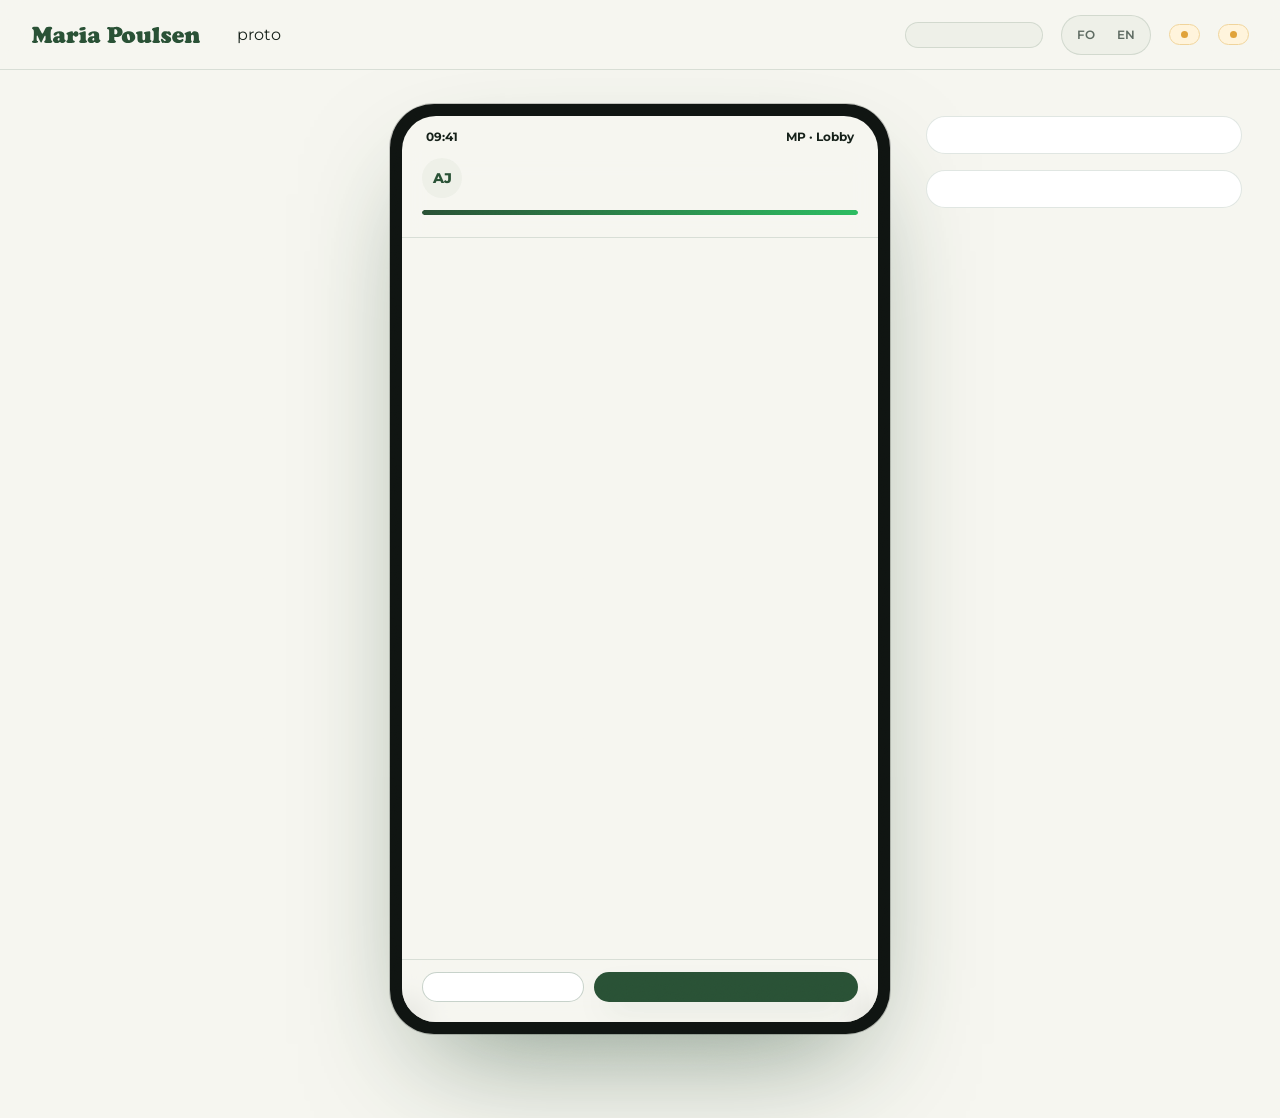
==== index.html @ 672010e7 "Prototype (mock data only): pages and styles" ====
<!doctype html>
<html lang="fo" data-theme="auto" data-mode="sales">
<head>
<meta charset="utf-8">
<meta name="viewport" content="width=device-width,initial-scale=1,viewport-fit=cover">
<meta name="theme-color" content="#f6f6f0" media="(prefers-color-scheme: light)">
<meta name="theme-color" content="#0f1712" media="(prefers-color-scheme: dark)">
<meta name="color-scheme" content="light dark">
<meta name="mobile-web-app-capable" content="yes">
<meta name="apple-mobile-web-app-capable" content="yes">
<meta name="apple-mobile-web-app-status-bar-style" content="black-translucent">
<meta name="apple-mobile-web-app-title" content="MP Hitapumpa">
<meta name="application-name" content="MP Hitapumpa">
<meta name="format-detection" content="telephone=no">
<link rel="manifest" href="manifest.webmanifest">
<meta name="robots" content="noindex,nofollow,noarchive">
<link rel="icon" type="image/svg+xml" href="icons/icon.svg">
<link rel="icon" type="image/png" sizes="192x192" href="[data-uri]">
<link rel="apple-touch-icon" sizes="180x180" href="[data-uri]">
<title>MP · Hitapumpa – prototypa (dømi)</title>
<link rel="stylesheet" href="css/fonts.css">
<link rel="stylesheet" href="css/app.css">
</head>

<div class="grain"></div>
<header class="hud">
  <div class="brand"><svg class="logo-svg" xmlns="http://www.w3.org/2000/svg" viewBox="146 248 937 98" fill="currentColor" role="img" aria-label="Maria Poulsen"><path class="lg lg0" d="M 214.992188 314.238281 L 207.324219 331.425781 C 206.007812 334.324219 204.941406 336.273438 204.132812 337.269531 C 203.320312 338.273438 202.425781 338.777344 201.449219 338.777344 C 200.511719 338.777344 199.679688 338.367188 198.953125 337.5625 C 198.484375 337.050781 197.414062 335.175781 195.730469 331.9375 C 194.046875 328.699219 192.652344 325.828125 191.542969 323.3125 L 183.109375 304.335938 C 181.960938 301.695312 180.746094 300.375 179.46875 300.375 C 178.105469 300.375 177.359375 301.503906 177.234375 303.761719 C 176.933594 308.785156 176.785156 313.429688 176.785156 317.6875 C 176.785156 322.121094 176.996094 325.121094 177.425781 326.699219 C 177.722656 327.632812 178.113281 328.316406 178.605469 328.746094 C 179.09375 329.167969 180.425781 329.9375 182.601562 331.046875 C 184.007812 331.765625 184.707031 333.023438 184.707031 334.8125 C 184.707031 339.585938 178.597656 341.964844 166.371094 341.964844 C 156.0625 341.964844 150.90625 339.648438 150.90625 335.003906 C 150.90625 333.8125 151.171875 332.949219 151.707031 332.414062 C 152.242188 331.886719 153.613281 331.085938 155.828125 330.019531 C 157.234375 329.378906 158.183594 328.507812 158.671875 327.398438 C 159.160156 326.292969 159.574219 324.144531 159.917969 320.949219 C 160.300781 317.539062 160.660156 311.953125 161.003906 304.175781 C 161.34375 296.402344 161.515625 289.75 161.515625 284.207031 C 161.515625 277.269531 160.980469 272.558594 159.917969 270.089844 C 159.535156 269.238281 159.097656 268.597656 158.609375 268.175781 C 158.117188 267.746094 157.191406 267.195312 155.828125 266.511719 C 152.804688 265.0625 151.292969 263.1875 151.292969 260.890625 C 151.292969 259.402344 151.855469 258.035156 152.984375 256.800781 C 154.113281 255.5625 155.613281 254.691406 157.488281 254.183594 C 159.363281 253.625 161.867188 253.148438 164.996094 252.742188 C 168.128906 252.339844 170.777344 252.136719 172.949219 252.136719 C 178.40625 252.136719 182.257812 252.582031 184.515625 253.476562 C 185.621094 253.902344 186.496094 254.476562 187.136719 255.203125 C 187.773438 255.925781 188.691406 257.417969 189.882812 259.675781 L 203.171875 284.144531 C 204.621094 286.832031 205.621094 288.46875 206.175781 289.066406 C 206.726562 289.660156 207.496094 289.960938 208.476562 289.960938 C 209.328125 289.960938 210.082031 289.644531 210.746094 289.003906 C 211.40625 288.363281 212.183594 287.171875 213.074219 285.425781 L 222.085938 267.851562 C 223.191406 265.597656 223.917969 264.125 224.257812 263.445312 C 226.34375 259.1875 228.410156 256.351562 230.453125 254.949219 C 233.050781 253.117188 237.78125 252.199219 244.640625 252.199219 C 256.691406 252.199219 262.71875 254.949219 262.71875 260.441406 C 262.71875 261.679688 262.488281 262.667969 262.019531 263.414062 C 261.550781 264.160156 260.589844 265.0625 259.140625 266.128906 C 257.183594 267.621094 255.949219 269.769531 255.4375 272.582031 C 254.457031 278.460938 253.96875 285.617188 253.96875 294.050781 C 253.96875 304.914062 254.480469 314.433594 255.5 322.609375 C 255.757812 324.613281 256.148438 325.976562 256.683594 326.699219 C 257.214844 327.425781 258.589844 328.507812 260.804688 329.957031 C 262.335938 330.980469 263.101562 332.34375 263.101562 334.042969 C 263.101562 337.03125 261.121094 339.136719 257.160156 340.371094 C 255.117188 341.054688 252.964844 341.496094 250.710938 341.710938 C 248.449219 341.929688 244.976562 342.03125 240.296875 342.03125 C 233.09375 342.03125 227.726562 341.519531 224.195312 340.5 C 220.273438 339.347656 218.316406 337.390625 218.316406 334.621094 C 218.316406 333.597656 218.570312 332.757812 219.082031 332.097656 C 219.59375 331.4375 220.914062 330.234375 223.042969 328.488281 C 224.148438 327.59375 224.90625 325.871094 225.3125 323.3125 C 225.714844 320.757812 225.917969 316.414062 225.917969 310.277344 C 225.917969 306.871094 225.761719 304.636719 225.4375 303.570312 C 225.121094 302.507812 224.449219 301.972656 223.425781 301.972656 C 222.234375 301.972656 221.085938 302.792969 219.976562 304.429688 C 218.867188 306.070312 217.207031 309.34375 214.992188 314.238281 "/><path class="lg lg1" d="M 299.457031 313.984375 C 297.582031 313.984375 295.953125 314.746094 294.570312 316.285156 C 293.1875 317.816406 292.492188 319.648438 292.492188 321.777344 C 292.492188 323.824219 292.984375 325.472656 293.964844 326.730469 C 294.945312 327.984375 296.242188 328.613281 297.859375 328.613281 C 301.269531 328.613281 302.972656 325.742188 302.972656 319.988281 C 302.972656 317.644531 302.726562 316.070312 302.238281 315.261719 C 301.75 314.453125 300.820312 314.027344 299.457031 313.984375 M 303.742188 276.988281 C 311.152344 276.988281 317.433594 278.863281 322.589844 282.613281 C 325.3125 284.617188 327.21875 286.902344 328.304688 289.480469 C 329.394531 292.054688 329.9375 295.605469 329.9375 300.117188 L 329.808594 309.636719 C 329.808594 316.242188 330.277344 320.523438 331.214844 322.484375 C 331.679688 323.417969 332.128906 324.015625 332.554688 324.269531 C 332.980469 324.523438 333.875 324.761719 335.238281 324.972656 C 336.601562 325.1875 337.28125 326.082031 337.28125 327.65625 C 337.28125 329.699219 336.460938 331.832031 334.824219 334.042969 C 333.183594 336.261719 331.0625 338.113281 328.464844 339.605469 C 325.273438 341.476562 321.929688 342.417969 318.433594 342.417969 C 313.960938 342.417969 310.425781 340.882812 307.828125 337.816406 C 306.933594 336.710938 306.101562 336.15625 305.335938 336.15625 C 304.484375 336.15625 303.355469 336.6875 301.949219 337.753906 C 297.691406 340.859375 292.855469 342.417969 287.445312 342.417969 C 281.867188 342.417969 277.351562 341.222656 273.902344 338.835938 C 271.644531 337.261719 269.851562 335.207031 268.535156 332.671875 C 267.210938 330.136719 266.554688 327.488281 266.554688 324.71875 C 266.554688 320.289062 268.34375 316.367188 271.921875 312.960938 C 277.5 307.59375 285.851562 304.890625 296.96875 304.847656 C 299.4375 304.847656 300.992188 304.601562 301.628906 304.109375 C 302.269531 303.625 302.589844 302.480469 302.589844 300.695312 C 302.589844 296.179688 302.121094 292.910156 301.183594 290.886719 C 300.246094 288.867188 298.710938 287.851562 296.582031 287.851562 C 295.304688 287.851562 294.164062 288.234375 293.167969 289.003906 C 292.164062 289.769531 290.917969 291.175781 289.425781 293.21875 C 285.636719 298.628906 281.671875 301.335938 277.542969 301.335938 C 275.457031 301.335938 273.75 300.71875 272.433594 299.480469 C 271.113281 298.246094 270.453125 296.625 270.453125 294.625 C 270.453125 292.582031 271.269531 290.535156 272.910156 288.488281 C 274.550781 286.445312 276.777344 284.660156 279.589844 283.125 C 287.296875 279.035156 295.347656 276.988281 303.742188 276.988281 "/><path class="lg lg2" d="M 371.273438 277.4375 C 373.53125 277.4375 374.90625 277.753906 375.394531 278.394531 C 375.882812 279.03125 376.320312 281.078125 376.703125 284.53125 C 376.917969 286.402344 377.578125 287.339844 378.683594 287.339844 C 379.539062 287.339844 380.347656 286.726562 381.113281 285.488281 C 384.519531 280.164062 388.972656 277.5 394.464844 277.5 C 398.34375 277.5 401.515625 278.757812 403.988281 281.273438 C 405.179688 282.503906 406.160156 284.09375 406.925781 286.03125 C 407.695312 287.96875 408.074219 289.832031 408.074219 291.621094 C 408.074219 293.625 407.605469 295.679688 406.671875 297.785156 C 405.730469 299.894531 404.519531 301.632812 403.027344 302.996094 C 400.304688 305.59375 396.957031 306.890625 392.996094 306.890625 C 390.824219 306.890625 389.003906 306.507812 387.535156 305.742188 C 386.066406 304.972656 384.136719 303.421875 381.753906 301.078125 C 380.859375 300.183594 380.027344 299.738281 379.261719 299.738281 C 378.066406 299.738281 377.289062 300.40625 376.929688 301.746094 C 376.566406 303.089844 376.386719 305.914062 376.386719 310.214844 C 376.386719 316.648438 376.621094 321.035156 377.089844 323.375 C 377.386719 324.65625 377.800781 325.539062 378.335938 326.027344 C 378.867188 326.519531 380.003906 327.019531 381.753906 327.527344 C 385.585938 328.679688 387.503906 330.679688 387.503906 333.535156 C 387.503906 335.28125 386.882812 336.804688 385.648438 338.105469 C 384.414062 339.40625 382.773438 340.265625 380.730469 340.691406 C 376.640625 341.542969 370.636719 341.964844 362.710938 341.964844 C 355.171875 341.964844 349.445312 341.308594 345.527344 339.988281 C 342.03125 338.796875 340.285156 336.730469 340.285156 333.792969 C 340.285156 331.578125 341.5625 329.59375 344.121094 327.847656 C 345.355469 327.042969 346.207031 326.308594 346.675781 325.644531 C 347.144531 324.988281 347.460938 324.078125 347.632812 322.929688 C 348.3125 319.054688 348.65625 311.878906 348.65625 301.394531 C 348.65625 299.480469 348.441406 298.109375 348.015625 297.273438 C 347.589844 296.445312 346.738281 295.773438 345.460938 295.265625 C 342.4375 294.074219 340.925781 292.347656 340.925781 290.089844 C 340.925781 288.042969 341.96875 286.289062 344.054688 284.816406 C 346.140625 283.347656 349.632812 281.886719 354.535156 280.441406 C 361.09375 278.480469 366.675781 277.480469 371.273438 277.4375 "/><path class="lg lg3" d="M 435.058594 253.476562 C 438.761719 253.476562 441.703125 254.171875 443.875 255.554688 C 446.046875 256.9375 447.132812 258.800781 447.132812 261.144531 C 447.132812 264.421875 445.492188 267.023438 442.214844 268.941406 C 437.015625 271.964844 430.734375 273.476562 423.367188 273.476562 C 420.257812 273.476562 417.785156 272.878906 415.953125 271.683594 C 413.484375 270.152344 412.246094 268.023438 412.246094 265.296875 C 412.246094 261.632812 414.867188 258.757812 420.105469 256.671875 C 425.429688 254.542969 430.414062 253.476562 435.058594 253.476562 M 447.707031 281.460938 L 447.707031 318.582031 C 447.707031 321.523438 447.972656 323.675781 448.503906 325.035156 C 449.039062 326.402344 450.113281 327.65625 451.734375 328.804688 C 453.054688 329.746094 453.9375 330.542969 454.382812 331.203125 C 454.832031 331.863281 455.058594 332.703125 455.058594 333.726562 C 455.058594 339.21875 448.089844 341.964844 434.164062 341.964844 C 426.664062 341.964844 420.722656 341.375 416.335938 340.179688 C 414.84375 339.753906 413.640625 339.007812 412.726562 337.941406 C 411.808594 336.878906 411.351562 335.664062 411.351562 334.300781 C 411.351562 333.152344 411.585938 332.257812 412.054688 331.617188 C 412.523438 330.980469 413.71875 329.957031 415.632812 328.550781 C 416.953125 327.570312 417.890625 325.976562 418.445312 323.757812 C 418.996094 321.542969 419.277344 318.246094 419.277344 313.855469 C 419.277344 312.449219 419.179688 309.824219 418.988281 305.964844 C 418.796875 302.109375 418.65625 299.863281 418.574219 299.226562 C 418.316406 297.476562 417.125 296.136719 414.996094 295.199219 C 412.355469 294.050781 411.035156 292.347656 411.035156 290.089844 C 411.035156 287.40625 412.757812 285.402344 416.207031 284.082031 C 420.976562 282.25 426.089844 280.695312 431.542969 279.417969 C 436.992188 278.140625 441.210938 277.5 444.195312 277.5 C 446.535156 277.5 447.707031 278.820312 447.707031 281.460938 "/><path class="lg lg4" d="M 491.027344 313.984375 C 489.152344 313.984375 487.523438 314.746094 486.140625 316.285156 C 484.753906 317.816406 484.066406 319.648438 484.066406 321.777344 C 484.066406 323.824219 484.550781 325.472656 485.53125 326.730469 C 486.511719 327.984375 487.8125 328.613281 489.429688 328.613281 C 492.839844 328.613281 494.542969 325.742188 494.542969 319.988281 C 494.542969 317.644531 494.296875 316.070312 493.804688 315.261719 C 493.316406 314.453125 492.390625 314.027344 491.027344 313.984375 M 495.308594 276.988281 C 502.722656 276.988281 509.003906 278.863281 514.15625 282.613281 C 516.882812 284.617188 518.789062 286.902344 519.875 289.480469 C 520.960938 292.054688 521.503906 295.605469 521.503906 300.117188 L 521.375 309.636719 C 521.375 316.242188 521.84375 320.523438 522.78125 322.484375 C 523.25 323.417969 523.699219 324.015625 524.125 324.269531 C 524.550781 324.523438 525.445312 324.761719 526.808594 324.972656 C 528.171875 325.1875 528.851562 326.082031 528.851562 327.65625 C 528.851562 329.699219 528.03125 331.832031 526.390625 334.042969 C 524.75 336.261719 522.632812 338.113281 520.035156 339.605469 C 516.839844 341.476562 513.496094 342.417969 510.003906 342.417969 C 505.53125 342.417969 501.992188 340.882812 499.398438 337.816406 C 498.503906 336.710938 497.671875 336.15625 496.90625 336.15625 C 496.050781 336.15625 494.921875 336.6875 493.519531 337.753906 C 489.261719 340.859375 484.425781 342.417969 479.015625 342.417969 C 473.433594 342.417969 468.921875 341.222656 465.46875 338.835938 C 463.210938 337.261719 461.421875 335.207031 460.105469 332.671875 C 458.78125 330.136719 458.121094 327.488281 458.121094 324.71875 C 458.121094 320.289062 459.914062 316.367188 463.488281 312.960938 C 469.070312 307.59375 477.417969 304.890625 488.535156 304.847656 C 491.003906 304.847656 492.5625 304.601562 493.199219 304.109375 C 493.839844 303.625 494.15625 302.480469 494.15625 300.695312 C 494.15625 296.179688 493.6875 292.910156 492.753906 290.886719 C 491.816406 288.867188 490.28125 287.851562 488.152344 287.851562 C 486.875 287.851562 485.734375 288.234375 484.734375 289.003906 C 483.734375 289.769531 482.484375 291.175781 480.996094 293.21875 C 477.207031 298.628906 473.242188 301.335938 469.113281 301.335938 C 467.027344 301.335938 465.320312 300.71875 464 299.480469 C 462.679688 298.246094 462.019531 296.625 462.019531 294.625 C 462.019531 292.582031 462.839844 290.535156 464.480469 288.488281 C 466.121094 286.445312 468.34375 284.660156 471.15625 283.125 C 478.867188 279.035156 486.917969 276.988281 495.308594 276.988281 "/><path class="lg lg5" d="M 605.332031 268.875 L 605.332031 290.597656 C 605.332031 292.257812 605.691406 293.261719 606.417969 293.605469 C 607.652344 294.199219 609.207031 294.496094 611.078125 294.496094 C 613.890625 294.496094 616.257812 293.707031 618.175781 292.132812 C 620.941406 289.878906 622.328125 286.085938 622.328125 280.761719 C 622.328125 275.222656 620.707031 271.222656 617.46875 268.746094 C 615.425781 267.171875 612.953125 266.386719 610.058594 266.386719 C 606.90625 266.386719 605.332031 267.214844 605.332031 268.875 M 576.515625 310.597656 L 576.515625 276.988281 C 576.515625 272.644531 576.21875 269.886719 575.621094 268.714844 C 575.023438 267.542969 573.40625 266.597656 570.765625 265.875 C 566.933594 264.765625 565.015625 262.847656 565.015625 260.125 C 565.015625 258.207031 565.824219 256.734375 567.441406 255.714844 C 569.058594 254.691406 571.402344 254.183594 574.46875 254.183594 C 575.492188 254.183594 578.027344 254.242188 582.074219 254.371094 L 585.90625 254.371094 C 592.976562 254.328125 597.121094 254.277344 598.335938 254.210938 C 599.550781 254.148438 603.882812 253.773438 611.335938 253.09375 C 613.804688 252.839844 616.066406 252.710938 618.109375 252.710938 C 625.09375 252.710938 631.3125 254.136719 636.765625 256.992188 C 646.261719 261.933594 651.015625 269.769531 651.015625 280.503906 C 651.015625 289.195312 647.691406 296.160156 641.046875 301.394531 C 634.785156 306.296875 627.203125 308.746094 618.300781 308.746094 C 616.042969 308.746094 613.273438 308.597656 609.992188 308.296875 C 608.246094 308.171875 607.160156 308.105469 606.734375 308.105469 C 605.5 308.105469 604.882812 308.808594 604.882812 310.214844 L 604.882812 310.597656 L 605.332031 321.078125 C 605.414062 323.121094 605.789062 324.644531 606.449219 325.644531 C 607.109375 326.644531 608.460938 327.679688 610.503906 328.742188 C 613.273438 330.234375 614.660156 331.851562 614.660156 333.597656 C 614.660156 336.28125 612.617188 338.347656 608.527344 339.796875 C 604.4375 341.246094 598.644531 341.964844 591.144531 341.964844 C 575.386719 341.964844 567.507812 339.265625 567.507812 333.855469 C 567.507812 332.578125 567.847656 331.597656 568.527344 330.914062 C 569.210938 330.234375 570.808594 329.253906 573.320312 327.976562 C 574.855469 327.171875 575.75 326.039062 576.003906 324.589844 C 576.261719 323.144531 576.429688 318.480469 576.515625 310.597656 "/><path class="lg lg6" d="M 681.089844 291.75 C 679.21875 291.75 677.714844 292.441406 676.585938 293.824219 C 675.457031 295.207031 674.890625 297.050781 674.890625 299.351562 C 674.890625 301.910156 675.371094 305.390625 676.328125 309.800781 C 677.289062 314.207031 678.425781 318.117188 679.75 321.523438 C 681.070312 325.015625 683.21875 326.761719 686.203125 326.761719 C 689.992188 326.761719 691.890625 324.355469 691.890625 319.542969 C 691.890625 315.964844 691.410156 311.894531 690.449219 307.339844 C 689.492188 302.78125 688.332031 299.074219 686.972656 296.222656 C 685.5625 293.328125 683.601562 291.835938 681.089844 291.75 M 686.203125 276.988281 C 693.996094 276.988281 700.832031 279.011719 706.710938 283.058594 C 710.929688 285.957031 714.316406 289.726562 716.871094 294.367188 C 719.511719 299.226562 720.832031 304.296875 720.832031 309.574219 C 720.832031 318.816406 716.59375 326.679688 708.117188 333.152344 C 700.023438 339.328125 690.761719 342.417969 680.324219 342.417969 C 670.144531 342.417969 661.902344 339.519531 655.597656 333.726562 C 649.464844 328.105469 646.398438 320.78125 646.398438 311.746094 C 646.398438 301.695312 650.148438 293.472656 657.640625 287.082031 C 665.480469 280.355469 674.996094 276.988281 686.203125 276.988281 "/><path class="lg lg7" d="M 760.445312 280.695312 L 760.445312 315.324219 C 760.445312 322.734375 762.894531 326.445312 767.792969 326.445312 C 769.03125 326.445312 770.242188 326.089844 771.4375 325.386719 C 772.628906 324.683594 773.457031 323.824219 773.925781 322.800781 C 774.863281 320.757812 775.335938 316.203125 775.335938 309.125 C 775.335938 302.140625 775.097656 297.371094 774.628906 294.816406 C 774.460938 293.75 774.160156 292.972656 773.734375 292.484375 C 773.308594 291.996094 772.5 291.429688 771.308594 290.792969 C 768.878906 289.515625 767.664062 287.894531 767.664062 285.933594 C 767.664062 283.292969 769.75 281.460938 773.925781 280.441406 C 781.851562 278.480469 789.667969 277.5 797.375 277.5 C 801.675781 277.5 803.828125 279.78125 803.828125 284.339844 C 803.828125 284.804688 803.804688 285.765625 803.765625 287.214844 C 803.679688 289.257812 803.613281 291.75 803.574219 294.6875 L 803.574219 322.863281 C 803.574219 324.3125 804.808594 325.636719 807.277344 326.828125 C 809.367188 327.847656 810.410156 329.339844 810.410156 331.300781 C 810.410156 335.128906 805.871094 338.09375 796.800781 340.179688 C 791.476562 341.414062 786.324219 342.03125 781.339844 342.03125 C 779.292969 342.03125 777.898438 341.796875 777.15625 341.332031 C 776.40625 340.859375 775.972656 339.949219 775.84375 338.582031 C 775.628906 335.941406 774.824219 334.621094 773.414062 334.621094 C 772.90625 334.621094 772.4375 334.738281 772.007812 334.972656 C 771.582031 335.207031 770.285156 336.066406 768.113281 337.5625 C 763.808594 340.5 759.1875 341.964844 754.246094 341.964844 C 746.070312 341.964844 740.296875 339.605469 736.933594 334.875 C 734.078125 330.914062 732.652344 324.246094 732.652344 314.878906 C 732.652344 311.382812 732.675781 308.40625 732.71875 305.933594 L 732.71875 302.996094 C 732.71875 299.328125 732.386719 296.636719 731.726562 294.910156 C 731.066406 293.1875 729.859375 291.832031 728.117188 290.851562 C 726.453125 290.003906 725.398438 289.320312 724.953125 288.808594 C 724.503906 288.296875 724.28125 287.597656 724.28125 286.703125 C 724.28125 283.464844 726.730469 281.3125 731.628906 280.246094 C 739.976562 278.417969 748.328125 277.5 756.675781 277.5 C 759.1875 277.5 760.445312 278.566406 760.445312 280.695312 "/><path class="lg lg8" d="M 850.597656 290.023438 L 850.597656 310.535156 C 850.597656 319.605469 850.738281 324.890625 851.011719 326.378906 C 851.285156 327.871094 852.34375 329.019531 854.175781 329.832031 C 855.75 330.511719 856.804688 331.148438 857.339844 331.746094 C 857.871094 332.34375 858.136719 333.195312 858.136719 334.300781 C 858.136719 335.707031 857.636719 336.984375 856.636719 338.132812 C 855.632812 339.285156 854.304688 340.09375 852.640625 340.5625 C 849.574219 341.496094 844.398438 341.964844 837.117188 341.964844 C 828.894531 341.964844 823.125 341.351562 819.800781 340.117188 C 818.269531 339.5625 817.011719 338.699219 816.03125 337.527344 C 815.054688 336.355469 814.5625 335.128906 814.5625 333.855469 C 814.5625 332.832031 814.828125 332.042969 815.359375 331.492188 C 815.894531 330.9375 817.054688 330.277344 818.84375 329.507812 C 820.503906 328.789062 821.527344 326.804688 821.910156 323.570312 C 822.589844 318.03125 822.933594 310.152344 822.933594 299.925781 C 822.933594 289.535156 822.632812 282.847656 822.035156 279.863281 C 821.441406 276.882812 819.953125 274.667969 817.566406 273.222656 C 815.777344 272.199219 814.550781 271.226562 813.890625 270.3125 C 813.226562 269.398438 812.902344 268.28125 812.902344 266.960938 C 812.902344 264.871094 813.902344 263.050781 815.902344 261.492188 C 817.90625 259.941406 821.097656 258.503906 825.488281 257.183594 C 828.425781 256.289062 832.238281 255.4375 836.925781 254.628906 C 841.609375 253.820312 845.015625 253.414062 847.148438 253.414062 C 850.511719 253.414062 852.195312 255.5 852.195312 259.675781 C 852.195312 261.035156 851.980469 264.171875 851.554688 269.066406 C 851.003906 276.691406 850.679688 283.679688 850.597656 290.023438 "/><path class="lg lg9" d="M 887.464844 277.054688 C 889.59375 277.054688 893.0625 277.523438 897.878906 278.460938 C 898.859375 278.628906 899.667969 278.714844 900.308594 278.714844 C 901.03125 278.714844 902.433594 278.332031 904.523438 277.566406 C 905.503906 277.183594 906.335938 276.988281 907.015625 276.988281 C 908.972656 276.988281 910.957031 278.246094 912.957031 280.761719 C 914.578125 282.761719 915.898438 284.957031 916.917969 287.34375 C 917.941406 289.726562 918.453125 291.792969 918.453125 293.539062 C 918.453125 295.242188 917.855469 296.65625 916.664062 297.789062 C 915.472656 298.914062 913.976562 299.480469 912.191406 299.480469 C 910.699219 299.480469 909.371094 299.117188 908.199219 298.394531 C 907.023438 297.671875 905.140625 296.074219 902.542969 293.601562 C 899.816406 290.960938 897.5625 289.640625 895.769531 289.640625 C 894.578125 289.640625 893.546875 290.078125 892.671875 290.949219 C 891.796875 291.824219 891.363281 292.855469 891.363281 294.050781 C 891.363281 296.136719 893.363281 298.097656 897.367188 299.925781 C 904.566406 303.164062 910.082031 306.699219 913.914062 310.535156 C 917.152344 313.769531 918.773438 317.734375 918.773438 322.417969 C 918.773438 328.339844 916.171875 333.277344 910.976562 337.242188 C 906.503906 340.691406 901.03125 342.417969 894.558594 342.417969 C 892.894531 342.417969 889.871094 342.140625 885.484375 341.585938 C 881.351562 341.117188 879.03125 340.882812 878.519531 340.882812 C 877.964844 340.882812 877.324219 340.945312 876.601562 341.074219 C 875.367188 341.246094 874.472656 341.332031 873.917969 341.332031 C 871.917969 341.332031 870.339844 340.816406 869.1875 339.796875 C 867.445312 338.222656 865.824219 335.742188 864.335938 332.351562 C 862.84375 328.964844 862.097656 326.058594 862.097656 323.632812 C 862.097656 319.710938 863.632812 317.753906 866.699219 317.753906 C 867.890625 317.753906 868.988281 318.148438 869.988281 318.9375 C 870.988281 319.722656 873.089844 321.824219 876.285156 325.226562 C 878.03125 327.105469 879.480469 328.390625 880.628906 329.09375 C 881.777344 329.796875 883.011719 330.148438 884.332031 330.148438 C 885.738281 330.148438 886.867188 329.773438 887.722656 329.027344 C 888.570312 328.28125 889 327.292969 889 326.058594 C 889 324.144531 887.359375 322.398438 884.078125 320.820312 C 877.21875 317.457031 872.265625 313.984375 869.222656 310.40625 C 866.175781 306.824219 864.652344 302.695312 864.652344 298.011719 C 864.652344 292.941406 866.210938 288.574219 869.316406 284.914062 C 873.746094 279.671875 879.796875 277.054688 887.464844 277.054688 "/><path class="lg lg10" d="M 954.9375 300.117188 L 961.386719 300.117188 C 964.109375 300.117188 965.476562 298.863281 965.476562 296.351562 C 965.476562 294.050781 964.816406 292.175781 963.496094 290.730469 C 962.175781 289.28125 960.453125 288.554688 958.320312 288.554688 C 955.933594 288.554688 954.0625 289.492188 952.695312 291.363281 C 951.421875 293.113281 950.78125 294.878906 950.78125 296.671875 C 950.78125 297.945312 951.089844 298.839844 951.707031 299.351562 C 952.328125 299.863281 953.402344 300.117188 954.9375 300.117188 M 983.300781 312.066406 L 953.273438 312.066406 C 951.953125 312.066406 951.289062 312.644531 951.289062 313.792969 C 951.289062 316.558594 952.792969 319.171875 955.796875 321.617188 C 958.800781 324.070312 962.027344 325.292969 965.476562 325.292969 C 967.523438 325.292969 969.789062 324.902344 972.28125 324.113281 C 974.773438 323.324219 976.828125 322.355469 978.449219 321.203125 C 979.894531 320.183594 981.042969 319.667969 981.894531 319.667969 C 983.007812 319.667969 984.089844 320.351562 985.15625 321.714844 C 986.21875 323.078125 986.75 324.480469 986.75 325.929688 C 986.75 329 984.835938 331.957031 981 334.8125 C 974.230469 339.882812 966.410156 342.417969 957.554688 342.417969 C 948.609375 342.417969 941.109375 339.820312 935.0625 334.621094 C 932.125 332.066406 929.695312 328.980469 927.78125 325.355469 C 925.265625 320.542969 924.011719 315.472656 924.011719 310.148438 C 924.011719 302.992188 926.183594 296.5625 930.527344 290.851562 C 934.273438 285.914062 939.046875 282.230469 944.839844 279.800781 C 949.183594 277.96875 953.886719 277.054688 958.960938 277.054688 C 967.050781 277.054688 973.929688 279.355469 979.59375 283.953125 C 982.449219 286.253906 984.75 288.980469 986.496094 292.132812 C 988.496094 295.710938 989.5 299.203125 989.5 302.613281 C 989.5 305.382812 988.925781 307.648438 987.777344 309.417969 C 986.625 311.183594 985.132812 312.066406 983.300781 312.066406 "/><path class="lg lg11" d="M 1071.152344 300.628906 L 1072.050781 323.125 C 1072.136719 324.824219 1072.398438 326.082031 1072.847656 326.890625 C 1073.292969 327.699219 1074.605469 329.253906 1076.777344 331.554688 C 1077.417969 332.234375 1077.734375 333.195312 1077.734375 334.429688 C 1077.734375 337.242188 1076.054688 339.199219 1072.6875 340.304688 C 1069.324219 341.414062 1063.316406 341.964844 1054.671875 341.964844 C 1048.792969 341.964844 1044.640625 341.457031 1042.210938 340.433594 C 1039.695312 339.371094 1038.445312 337.644531 1038.445312 335.261719 C 1038.445312 334.410156 1038.566406 333.78125 1038.824219 333.375 C 1039.082031 332.972656 1039.933594 331.976562 1041.378906 330.40625 C 1043.085938 328.613281 1043.9375 322.652344 1043.9375 312.511719 C 1043.9375 306.636719 1043.253906 302.292969 1041.890625 299.480469 C 1040.785156 297.222656 1038.738281 296.09375 1035.757812 296.09375 C 1032.90625 296.09375 1030.945312 297.011719 1029.882812 298.839844 C 1028.8125 300.675781 1028.28125 303.996094 1028.28125 308.808594 L 1028.28125 321.457031 C 1028.28125 323.972656 1028.441406 325.699219 1028.761719 326.632812 C 1029.082031 327.570312 1030.136719 329.378906 1031.925781 332.066406 C 1032.390625 332.832031 1032.628906 333.703125 1032.628906 334.683594 C 1032.628906 337.199219 1030.878906 339.050781 1027.390625 340.242188 C 1023.894531 341.433594 1018.445312 342.03125 1011.03125 342.03125 C 999.191406 342.03125 993.269531 339.585938 993.269531 334.683594 C 993.269531 333.664062 993.453125 332.886719 993.8125 332.351562 C 994.175781 331.824219 995.039062 331.066406 996.402344 330.085938 C 997.507812 329.277344 998.210938 328.351562 998.507812 327.304688 C 998.804688 326.261719 999.085938 323.699219 999.339844 319.605469 C 999.636719 314.75 999.785156 309.660156 999.785156 304.335938 C 999.785156 301.394531 999.5625 299.46875 999.117188 298.554688 C 998.667969 297.636719 997.378906 296.519531 995.25 295.199219 C 993.417969 294.050781 992.503906 292.644531 992.503906 290.980469 C 992.503906 289.277344 993.25 287.882812 994.742188 286.796875 C 996.230469 285.714844 999.296875 284.339844 1003.941406 282.675781 C 1008.027344 281.230469 1011.96875 280.003906 1015.761719 279.003906 C 1019.550781 278.003906 1022.148438 277.5 1023.554688 277.5 C 1024.835938 277.5 1025.90625 277.96875 1026.78125 278.90625 C 1027.652344 279.84375 1028.089844 280.953125 1028.089844 282.230469 C 1028.089844 282.359375 1028.070312 282.890625 1028.027344 283.828125 C 1027.984375 284.164062 1027.964844 284.464844 1027.964844 284.71875 C 1027.964844 286.765625 1028.8125 287.789062 1030.519531 287.789062 C 1031.542969 287.789062 1032.628906 286.976562 1033.777344 285.359375 C 1037.441406 280.078125 1042.765625 277.4375 1049.75 277.4375 C 1055.121094 277.4375 1059.71875 278.84375 1063.550781 281.652344 C 1066.238281 283.65625 1068.109375 286.011719 1069.171875 288.710938 C 1070.238281 291.421875 1070.898438 295.390625 1071.152344 300.628906 "/></svg></div>
  <div class="sub" data-t="hudsub"></div><span class="v3b">proto</span>
  <div class="spacer"></div>
  <div class="seg" id="viewSeg"><button data-v="home" data-t="vHome"></button><button data-v="sales" data-t="vSales"></button><button data-v="offer" data-t="vOffer"></button><button data-v="dash" data-t="vDash"></button></div>
  <div class="seg sm" id="langSeg"><button data-l="fo">FO</button><button data-l="en">EN</button></div>
  <span class="demo dl" data-t="demo"></span><span class="demo ds" data-t="demoS"></span>
</header>
<main id="home" style="display:none"></main>
<main id="sales">
  <aside class="side l">
    <div class="kicker" data-t="sideK"></div>
    <div class="h" data-t="sideH"></div>
    <p data-t="sideP"></p>
    <nav class="stepnav" id="stepNav" aria-label="Steps"></nav>
  </aside>
  <div class="device"><div class="screen">
    <div class="sbar"><span id="clock">09:41</span><span>MP · Lobby</span></div>
    <div class="apphead">
      <div class="row"><div class="av" id="headAv">AJ</div><div style="flex:1;min-width:0"><div class="t" id="headT"></div><div class="s" id="headS"></div></div><button class="net" id="netBtn" onclick="toggleNet()"></button><button class="livebtn" id="liveBtn" onclick="openLive()"></button></div>
      <div class="prog"><i id="progBar"></i></div>
      <div class="dots" id="dots"></div>
      <div id="qbar"></div>
    </div>
    <div class="body" id="body"></div>
    <div class="foot"><button class="btn s" id="prevBtn"></button><button class="btn p" id="nextBtn"></button></div>
  </div></div>
  <aside class="side r">
    <h3 data-t="liveH"></h3>
    <div class="panel" id="livePanel"></div>
    <div class="panel" style="margin-top:16px" id="bcPanel"></div>
  </aside>
</main>
<main id="offer"></main>
<main id="dash" style="display:none"></main>
<main id="job" style="display:none"></main>
<nav class="tabbar" id="tabbar" aria-label="Main"><button data-v="home" onclick="go('home')"><svg viewBox="0 0 24 24"><path d="M3 11l9-7 9 7v9H3z"/><path d="M9 20v-6h6v6"/></svg><span data-t="vHome"></span></button><button data-v="sales" onclick="go('sales')"><svg viewBox="0 0 24 24"><path d="M4 5h16M4 12h16M4 19h10"/></svg><span data-t="vSales"></span></button><button data-v="offer" onclick="go('offer')"><svg viewBox="0 0 24 24"><path d="M6 3h9l4 4v14H6z"/><path d="M14 3v5h5M9 13h7M9 17h5"/></svg><span data-t="vOffer"></span></button><button data-v="dash" onclick="go('dash')"><svg viewBox="0 0 24 24"><path d="M4 20V10M10 20V4M16 20v-7M22 20H2"/></svg><span data-t="vDash"></span></button></nav>
<div class="osum" id="osum"></div>
<button class="chatfab" id="chatFab"><span class="dt"></span><span data-t="chatFab"></span></button>
<div class="modal" id="modal"><div class="mbox" id="mbox"></div></div>
<noscript>Javascript er neyðugt.</noscript>
<script src="js/assets.js"></script>
<script src="js/db.js"></script>
<script src="js/api.js"></script>
<script src="js/boot.js"></script>
</body>
</html>
---- css/fonts.css ----
@font-face{font-family:'Montserrat';font-style:normal;font-weight:300 900;font-display:swap;src:url([data-uri]) format('woff2');unicode-range:U+0000-00FF,U+0131,U+0152-0153,U+02BB-02BC,U+02C6,U+02DA,U+02DC,U+2000-206F,U+2074,U+20AC,U+2122,U+2191,U+2193,U+2212,U+2215,U+FEFF,U+FFFD}
@font-face{font-family:'Montserrat';font-style:normal;font-weight:300 900;font-display:swap;src:url([data-uri]) format('woff2');unicode-range:U+0100-024F,U+0259,U+1E00-1EFF,U+2020,U+20A0-20AB,U+20AD-20CF,U+2113,U+2C60-2C7F,U+A720-A7FF}
---- css/app.css ----
:root{--bg:#f6f6f0;--bg2:#eef0e8;--surface:#fefff4;--surface2:#fff;--ink:#152019;--ink2:#2b3a30;--mut:#5d6a61;
--acc:#295135;--acc2:#2cbc61;--deep:#193f24;--sage:#a0b9a8;--ivory:#fefff4;--line:rgba(41,81,53,.14);--line2:rgba(41,81,53,.26);
--hud:rgba(246,246,240,.74);--shadow:0 30px 80px -30px rgba(25,63,36,.35);--radius:22px;--ease:cubic-bezier(.16,1,.3,1);--ease2:cubic-bezier(.7,0,.2,1);--warn:#b7791f;--bad:#b3412f}
*{box-sizing:border-box;margin:0;padding:0}
html{background:var(--bg)}
body{font-family:Montserrat,system-ui,sans-serif;color:var(--ink);background:var(--bg);line-height:1.5;-webkit-font-smoothing:antialiased;min-height:100vh}
button{font:inherit;color:inherit;background:none;border:0;cursor:pointer}
input,select,textarea{font:inherit;color:inherit}
a{color:inherit}
img{display:block;max-width:100%}
.logo-svg{display:block;width:100%;height:auto;color:var(--acc)}
.grain{position:fixed;inset:-50%;z-index:90;pointer-events:none;opacity:.045;mix-blend-mode:overlay;
background-image:url("data:image/svg+xml,%3Csvg xmlns='http://www.w3.org/2000/svg' width='160' height='160'%3E%3Cfilter id='n'%3E%3CfeTurbulence type='fractalNoise' baseFrequency='.85' numOctaves='3' stitchTiles='stitch'/%3E%3C/filter%3E%3Crect width='100%25' height='100%25' filter='url(%23n)'/%3E%3C/svg%3E");animation:grain 1.2s steps(6) infinite}
@keyframes grain{0%{transform:translate(0,0)}20%{transform:translate(-3%,2%)}40%{transform:translate(2%,-3%)}60%{transform:translate(-2%,-1%)}80%{transform:translate(3%,3%)}100%{transform:translate(0,0)}}
@keyframes rv{from{opacity:0;transform:translate3d(0,28px,0);filter:blur(6px)}to{opacity:1;transform:none;filter:none}}
@keyframes kb{from{transform:scale(1.02)}to{transform:scale(1.12) translate3d(-1.5%,-1%,0)}}
@keyframes dash{to{stroke-dashoffset:-40}}
@keyframes spin{to{transform:rotate(360deg)}}
@keyframes breath{50%{opacity:.8;transform:scale(1.04)}}
@keyframes flash{0%{background:rgba(44,188,97,.28)}100%{background:transparent}}
@keyframes pulse{0%{box-shadow:0 0 0 0 rgba(44,188,97,.55)}100%{box-shadow:0 0 0 14px rgba(44,188,97,0)}}
@keyframes grow{from{transform:scaleX(0)}to{transform:scaleX(1)}}
.hud{position:sticky;top:0;z-index:50;display:flex;align-items:center;gap:18px;padding:0 clamp(14px,2.4vw,40px);height:70px;
background:var(--hud);backdrop-filter:blur(18px) saturate(1.2);-webkit-backdrop-filter:blur(18px) saturate(1.2);border-bottom:1px solid var(--line)}
.brand{width:170px;flex:none}
.hud .sub{font-size:11px;letter-spacing:.14em;text-transform:uppercase;color:var(--mut);font-weight:600;white-space:nowrap}
.spacer{flex:1}
.seg{display:flex;background:var(--bg2);border:1px solid var(--line);border-radius:99px;padding:4px}
.seg button{padding:8px 16px;border-radius:99px;font-size:13px;font-weight:600;color:var(--mut);transition:all .4s var(--ease);white-space:nowrap}
.seg button.on{background:var(--acc);color:var(--ivory);box-shadow:0 8px 20px -10px rgba(25,63,36,.6)}
.seg.sm button{padding:6px 11px;font-size:12px}
.demo{display:inline-flex;align-items:center;gap:6px;padding:6px 11px;border-radius:99px;background:#fff4dc;color:#7a4f0e;border:1px solid #f0d49a;font-size:11.5px;font-weight:700;letter-spacing:.02em;white-space:nowrap}
.demo:before{content:"";width:7px;height:7px;border-radius:50%;background:#e0a23a}
.demo.inl{padding:2px 8px;font-size:10.5px;vertical-align:middle}
.demo.inl:before{width:5px;height:5px}
#sales{display:grid;grid-template-columns:minmax(0,1fr) 500px minmax(0,1fr);gap:36px;padding:34px clamp(14px,3vw,48px) 60px;align-items:start}
.side{position:sticky;top:100px;animation:rv .9s var(--ease) both}
.side h3{font-size:12px;letter-spacing:.14em;text-transform:uppercase;color:var(--mut);margin-bottom:12px}
.kicker{font-size:12px;letter-spacing:.16em;text-transform:uppercase;color:var(--acc);font-weight:700}
.side .h{font-size:30px;line-height:1.08;font-weight:800;letter-spacing:-.035em;margin:10px 0 14px}
.side p{color:var(--ink2);font-size:14px;max-width:38ch}
.panel{background:var(--surface2);border:1px solid var(--line);border-radius:var(--radius);padding:18px;box-shadow:var(--shadow)}
.bcrow{display:flex;gap:10px;align-items:flex-start;padding:9px 0;border-bottom:1px dashed var(--line2);font-size:13px}
.bcrow:last-child{border:0}
.bcrow b{font-weight:700}
.tag{font-size:10.5px;font-weight:700;padding:2px 7px;border-radius:6px;background:var(--bg2);color:var(--acc);border:1px solid var(--line);white-space:nowrap}
.tag.w{background:#eaf7ef;color:#1d7a43;border-color:#bfe6cc}
.device{width:500px;height:930px;border-radius:44px;background:#0f1411;padding:12px;box-shadow:0 50px 120px -40px rgba(25,63,36,.55),0 0 0 1px rgba(0,0,0,.2);position:relative}
.screen{width:100%;height:100%;border-radius:34px;overflow:hidden;background:var(--bg);display:flex;flex-direction:column;position:relative}
.sbar{display:flex;justify-content:space-between;align-items:center;padding:12px 24px 4px;font-size:12px;font-weight:700}
.apphead{padding:8px 20px 12px;border-bottom:1px solid var(--line);background:var(--hud);backdrop-filter:blur(14px)}
.apphead .row{display:flex;align-items:center;gap:10px}
.apphead .t{font-size:15px;font-weight:800;letter-spacing:-.02em}
.apphead .s{font-size:11.5px;color:var(--mut);white-space:nowrap;overflow:hidden;text-overflow:ellipsis}
.prog{height:5px;background:var(--bg2);border-radius:9px;margin:12px 0 10px;overflow:hidden}
.prog i{display:block;height:100%;background:linear-gradient(90deg,var(--acc),var(--acc2));border-radius:9px;transition:width .8s var(--ease)}
.dots{display:flex;gap:5px;overflow-x:auto;scrollbar-width:none}
.dots::-webkit-scrollbar{display:none}
.dots button{flex:none;display:flex;align-items:center;gap:6px;padding:5px 10px 5px 5px;border-radius:99px;border:1px solid var(--line);font-size:11px;font-weight:600;color:var(--mut);background:var(--surface2);transition:all .4s var(--ease)}
.dots button i{width:19px;height:19px;border-radius:50%;display:grid;place-items:center;background:var(--bg2);font-style:normal;font-size:10px;font-weight:800}
.dots button.done i{background:var(--acc2);color:#fff}
.dots button.on{border-color:var(--acc);color:var(--acc);background:#eef5ef}
.dots button.on i{background:var(--acc);color:#fff}
.body{flex:1;overflow-y:auto;padding:18px 20px 24px;scroll-behavior:smooth}
.body::-webkit-scrollbar{width:0}
.stepin{animation:rv .7s var(--ease) both}
.st-k{font-size:11px;letter-spacing:.14em;text-transform:uppercase;color:var(--acc);font-weight:700}
.st-h{font-size:24px;font-weight:800;letter-spacing:-.035em;line-height:1.1;margin:4px 0 6px}
.st-p{font-size:13px;color:var(--ink2);margin-bottom:14px}
.card{background:var(--surface2);border:1px solid var(--line);border-radius:18px;padding:14px;margin-bottom:12px}
.card h4{font-size:12px;letter-spacing:.08em;text-transform:uppercase;color:var(--mut);margin-bottom:10px;display:flex;justify-content:space-between;align-items:center;gap:8px}
.fld{display:flex;flex-direction:column;gap:5px;margin-bottom:11px}
.fld:last-child{margin-bottom:0}
.fld label{font-size:12px;font-weight:600;color:var(--ink2)}
.fld input,.fld select,.fld textarea{background:var(--bg);border:1px solid var(--line2);border-radius:12px;padding:10px 12px;font-size:14px;outline:none;transition:border .3s;width:100%}
.fld input:focus,.fld select:focus,.fld textarea:focus{border-color:var(--acc)}
.g2{display:grid;grid-template-columns:1fr 1fr;gap:10px}
.g3{display:grid;grid-template-columns:1fr 1fr 1fr;gap:8px}
.g2 .fld,.g3 .fld{margin-bottom:0}
.chips{display:flex;flex-wrap:wrap;gap:6px}
.chip{padding:8px 12px;border-radius:12px;border:1px solid var(--line2);font-size:12.5px;font-weight:600;background:var(--bg);transition:all .3s var(--ease)}
.chip.on{background:var(--acc);border-color:var(--acc);color:#fff}
.pick{display:flex;gap:12px;align-items:center;padding:12px;border-radius:16px;border:1px solid var(--line);background:var(--surface2);margin-bottom:8px;width:100%;text-align:left;transition:all .35s var(--ease)}
.pick.on{border-color:var(--acc);box-shadow:0 0 0 2px var(--acc) inset;background:#f3f8f2}
.av{width:40px;height:40px;border-radius:50%;background:var(--bg2);display:grid;place-items:center;font-weight:800;color:var(--acc);flex:none;font-size:14px}
.pick .n{font-weight:700;font-size:14px}
.pick .m{font-size:11.5px;color:var(--mut)}
.pick img{width:54px;height:54px;object-fit:contain;border-radius:12px;background:#fff;flex:none}
.chk{display:flex;align-items:center;gap:9px;padding:8px 0;border-bottom:1px dashed var(--line);font-size:13px}
.chk:last-child{border:0}
.chk .ic{width:22px;height:22px;border-radius:50%;display:grid;place-items:center;flex:none;font-size:12px;font-weight:800;color:#fff}
.ok{background:var(--acc2)} .wa{background:var(--warn)} .ba{background:var(--bad)}
.chk .v{margin-left:auto;font-weight:700;font-size:12.5px;white-space:nowrap}
.toggle{display:flex;align-items:center;justify-content:space-between;gap:10px;padding:8px 0;font-size:13px;border-bottom:1px dashed var(--line)}
.toggle:last-child{border:0}
.sw{width:44px;height:26px;border-radius:99px;background:var(--line2);position:relative;transition:background .3s;flex:none}
.sw:after{content:"";position:absolute;top:3px;left:3px;width:20px;height:20px;border-radius:50%;background:#fff;transition:transform .4s var(--ease);box-shadow:0 2px 6px rgba(0,0,0,.2)}
.sw.on{background:var(--acc2)} .sw.on:after{transform:translateX(18px)}
.stepper{display:flex;align-items:center;gap:10px}
.stepper button{width:38px;height:38px;border-radius:12px;background:var(--bg2);border:1px solid var(--line2);font-size:20px;font-weight:700;color:var(--acc)}
.stepper .val{min-width:84px;text-align:center;font-size:26px;font-weight:800;letter-spacing:-.03em;font-variant-numeric:tabular-nums}
.stepper .val small{font-size:13px;color:var(--mut);font-weight:600}
input[type=range]{width:100%;accent-color:var(--acc);margin-top:6px}
.metric{display:flex;justify-content:space-between;align-items:center;gap:8px}
.metric label{font-size:13px;font-weight:600}
.acc-l{width:100%;border-collapse:collapse;font-size:12.5px}
.acc-l td{padding:7px 4px;border-bottom:1px dashed var(--line);vertical-align:top}
.acc-l td.q{text-align:right;font-weight:800;white-space:nowrap;font-variant-numeric:tabular-nums;width:70px}
.acc-l td.r{color:var(--mut);font-size:10.5px;width:96px;font-variant-numeric:tabular-nums}
.acc-l tr.fl td{animation:flash 1.4s var(--ease)}
.acc-l .sum td{border:0;font-weight:800;font-size:14px;padding-top:10px}
.runviz{background:linear-gradient(180deg,#eef4ee,#fbfcf6);border-radius:16px;border:1px solid var(--line);margin-bottom:12px;overflow:hidden}
.runviz svg,.kpi svg{display:block;width:100%;height:auto}
.flow{stroke-dasharray:8 6;animation:dash 1.4s linear infinite}
.photos{display:grid;grid-template-columns:1fr 1fr;gap:10px}
.ph{aspect-ratio:4/3;border-radius:14px;border:1.5px dashed var(--line2);background:repeating-linear-gradient(135deg,var(--bg2) 0 10px,var(--bg) 10px 20px);display:flex;flex-direction:column;align-items:center;justify-content:center;gap:4px;font-size:12px;font-weight:700;color:var(--mut);position:relative;text-align:center;padding:6px;transition:all .4s var(--ease)}
.ph.on{border-style:solid;border-color:var(--acc);background:linear-gradient(160deg,#cfdcd2,#9fb6a6);color:var(--deep)}
.ph .cam{font-size:22px}
.ph .bad2{position:absolute;top:7px;right:7px;background:var(--acc);color:#fff;border-radius:99px;font-size:10px;padding:2px 7px}
.foot{display:flex;gap:10px;padding:12px 20px 20px;border-top:1px solid var(--line);background:var(--hud);backdrop-filter:blur(14px)}
.btn{flex:1;padding:14px 16px;border-radius:16px;font-weight:700;font-size:14px;transition:transform .3s var(--ease),box-shadow .3s}
.btn:active{transform:scale(.98)}
.btn.p{background:var(--acc);color:var(--ivory);box-shadow:0 14px 30px -14px rgba(25,63,36,.7)}
.btn.s{background:var(--surface2);border:1px solid var(--line2);color:var(--acc);flex:.55}
.btn.big{animation:pulse 2s infinite}
.tot{display:flex;justify-content:space-between;align-items:baseline;padding:6px 0;font-size:13px}
.tot b{font-size:15px}
.tot.g{font-size:15px;border-top:1px solid var(--line2);margin-top:6px;padding-top:10px}
.tot.g b{font-size:22px;letter-spacing:-.03em;color:var(--acc)}
.warnbox{border-radius:14px;padding:10px 12px;font-size:12.5px;background:#fff7e6;border:1px solid #f0d49a;color:#6d4a0f;margin-bottom:10px}
.okbox{border-radius:14px;padding:10px 12px;font-size:12.5px;background:#eaf7ef;border:1px solid #bfe6cc;color:#1d5e36;margin-bottom:10px}
.hint{font-size:11.5px;color:var(--mut);margin-top:6px}
.modal{position:fixed;inset:0;z-index:80;background:rgba(15,25,18,.45);backdrop-filter:blur(6px);display:none;align-items:center;justify-content:center;padding:20px}
.modal.on{display:flex}
.mbox{background:var(--surface);border-radius:26px;max-width:480px;width:100%;padding:26px;box-shadow:var(--shadow);animation:rv .6s var(--ease) both}
.mbox h3{font-size:22px;letter-spacing:-.03em;margin-bottom:6px}
.mbox ol{margin:14px 0 14px 18px;font-size:13.5px;color:var(--ink2)}
.mbox ol li{margin-bottom:6px}
#offer{display:none}
.hero{position:relative;min-height:620px;display:flex;align-items:flex-end;overflow:hidden;color:#fff}
.hero .bgimg{position:absolute;inset:0;background-size:cover;background-position:center;animation:kb 22s var(--ease) both alternate infinite}
.hero:after{content:"";position:absolute;inset:0;background:linear-gradient(180deg,rgba(15,25,18,.15) 0%,rgba(15,25,18,.35) 45%,rgba(16,35,22,.88) 100%)}
.hero .in{position:relative;z-index:2;padding:60px clamp(20px,6vw,100px);width:100%;display:grid;grid-template-columns:1.2fr .95fr;gap:40px;align-items:end}
.hero .k{font-size:12px;letter-spacing:.18em;text-transform:uppercase;font-weight:700;color:#bfe6cc}
.hero h1{font-size:clamp(38px,4.8vw,72px);line-height:.98;letter-spacing:-.045em;font-weight:800;margin:14px 0 16px;text-wrap:balance;animation:rv 1.2s var(--ease) both}
.hero .addr{font-size:16px;color:#e3ece5}
.hero .sol{background:rgba(254,255,244,.12);backdrop-filter:blur(16px);border:1px solid rgba(255,255,255,.22);border-radius:var(--radius);padding:20px;display:flex;gap:16px;align-items:center;animation:rv 1.2s .2s var(--ease) both}
.hero .sol img{width:110px;height:110px;object-fit:contain;background:#fff;border-radius:16px;flex:none}
.hero .sol .t{font-weight:800;font-size:18px;letter-spacing:-.02em}
.hero .sol .p{font-size:13px;color:#dfe9e1;margin-top:4px}
.hero .price{font-size:30px;font-weight:800;letter-spacing:-.03em;margin-top:8px}
.onav{position:sticky;top:70px;z-index:40;background:var(--hud);backdrop-filter:blur(18px);border-bottom:1px solid var(--line);display:flex;gap:4px;justify-content:center;padding:8px;overflow-x:auto}
.onav a{padding:8px 13px;border-radius:99px;font-size:12px;font-weight:600;color:var(--mut);text-decoration:none;white-space:nowrap;letter-spacing:.04em}
.onav a:hover{color:var(--acc);background:var(--bg2)}
.sec{padding:80px clamp(20px,6vw,100px);max-width:1360px;margin:0 auto;scroll-margin-top:120px}
.sec .kicker{display:block;margin-bottom:10px}
.h2{font-size:clamp(28px,3vw,44px);line-height:1.06;font-weight:800;letter-spacing:-.035em;text-wrap:balance;max-width:24ch}
.lead{font-size:16.5px;color:var(--ink2);max-width:62ch;margin-top:14px}
.rv{opacity:0}
.rv.in{animation:rv 1s var(--ease) both}
.how{display:grid;grid-template-columns:1fr 1.25fr;gap:40px;align-items:center;margin-top:34px}
.howsvg{background:linear-gradient(180deg,#eaf1ea,#fbfcf6);border:1px solid var(--line);border-radius:var(--radius);padding:12px;box-shadow:var(--shadow)}
.howsvg svg{width:100%;height:auto;display:block}
.steps3{display:grid;gap:12px}
.s3{display:flex;gap:14px;padding:16px;border-radius:18px;background:var(--surface2);border:1px solid var(--line)}
.s3 .n{width:34px;height:34px;border-radius:50%;background:var(--acc);color:#fff;display:grid;place-items:center;font-weight:800;flex:none}
.s3 b{display:block;font-size:15px}
.s3 span{font-size:13.5px;color:var(--ink2)}
.tbl{width:100%;border-collapse:collapse;margin-top:28px;background:var(--surface2);border-radius:var(--radius);overflow:hidden;box-shadow:var(--shadow);font-size:14px}
.tbl th{text-align:left;font-size:11px;letter-spacing:.12em;text-transform:uppercase;color:var(--mut);padding:14px 18px;background:var(--bg2)}
.tbl td{padding:12px 18px;border-top:1px solid var(--line)}
.tbl td.n,.tbl th.n{text-align:right;font-variant-numeric:tabular-nums;white-space:nowrap}
.tbl .grp td{background:#f3f7f1;font-weight:800;font-size:12px;letter-spacing:.08em;text-transform:uppercase;color:var(--acc)}
.tbl .itm{color:var(--mut);font-size:12px}
.tbl tfoot td{font-weight:700}
.tbl tfoot tr.gt td{font-size:20px;font-weight:800;color:var(--acc);letter-spacing:-.02em;background:#f3f7f1}
.calc{display:grid;grid-template-columns:repeat(3,1fr);gap:18px;margin-top:30px}
.kpi{background:var(--surface2);border:1px solid var(--line);border-radius:var(--radius);padding:22px;box-shadow:var(--shadow)}
.kpi .l{font-size:12px;letter-spacing:.1em;text-transform:uppercase;color:var(--mut);font-weight:700}
.kpi .v{font-size:44px;font-weight:800;letter-spacing:-.045em;line-height:1.05;margin-top:8px;color:var(--acc);font-variant-numeric:tabular-nums}
.kpi .v small{font-size:16px;color:var(--mut);letter-spacing:0}
.kpi .d{font-size:13px;color:var(--ink2);margin-top:6px}
.bars{margin-top:14px;display:grid;gap:9px}
.bar{display:grid;grid-template-columns:100px 1fr 90px;gap:10px;align-items:center;font-size:12.5px}
.bar .tr{height:14px;background:var(--bg2);border-radius:9px;overflow:hidden}
.bar .tr i{display:block;height:100%;border-radius:9px;transform-origin:left;animation:grow 1.6s var(--ease) both}
.assum{margin-top:22px;background:var(--surface);border:1px dashed var(--line2);border-radius:18px;padding:18px 20px;font-size:13px;color:var(--ink2)}
.assum h4{font-size:12px;letter-spacing:.12em;text-transform:uppercase;color:var(--mut);margin-bottom:8px}
.assum ul{columns:2;column-gap:30px;padding-left:16px}
.assum li{margin-bottom:4px;break-inside:avoid}
.docs{display:grid;grid-template-columns:repeat(3,1fr);gap:18px;margin-top:30px}
.doc{background:var(--surface2);border:1px solid var(--line);border-radius:var(--radius);overflow:hidden;display:flex;flex-direction:column;transition:transform .5s var(--ease),box-shadow .5s}
.doc:hover{transform:translateY(-4px);box-shadow:var(--shadow)}
.doc .im{height:180px;background:#fff;display:grid;place-items:center;border-bottom:1px solid var(--line)}
.doc .im img{max-height:160px;object-fit:contain}
.doc .im.ic{background:var(--bg2)}
.doc .im.ic img{max-height:110px}
.doc .b{padding:16px;flex:1;display:flex;flex-direction:column;gap:10px}
.doc .b b{font-size:15px}
.doc .lk{display:flex;flex-wrap:wrap;gap:6px;margin-top:auto}
.doc .lk a{font-size:12px;font-weight:600;padding:7px 10px;border-radius:10px;background:var(--bg2);border:1px solid var(--line);text-decoration:none;color:var(--acc)}
.doc .lk a:hover{background:var(--acc);color:#fff}
.acc{margin-top:26px;display:grid;gap:10px;max-width:900px}
.acc details{background:var(--surface2);border:1px solid var(--line);border-radius:18px;padding:16px 20px}
.acc summary{font-weight:700;cursor:pointer;list-style:none;display:flex;justify-content:space-between;font-size:15.5px}
.acc summary::-webkit-details-marker{display:none}
.acc summary:after{content:"+";color:var(--acc);font-size:20px;line-height:1;transition:transform .4s var(--ease)}
.acc details[open] summary:after{transform:rotate(45deg)}
.acc p{margin-top:10px;color:var(--ink2);font-size:14px}
.tl{margin-top:34px;display:grid;grid-template-columns:repeat(5,1fr);gap:0;position:relative}
.tl:before{content:"";position:absolute;left:10%;right:10%;top:19px;height:2px;background:var(--line2)}
.tl .e{position:relative;padding:0 10px;text-align:center}
.tl .e .o{width:40px;height:40px;border-radius:50%;margin:0 auto 12px;display:grid;place-items:center;font-weight:800;background:var(--surface2);border:2px solid var(--line2);color:var(--mut);position:relative}
.tl .e.dn .o{background:var(--acc);border-color:var(--acc);color:#fff}
.tl .e.nx .o{border-color:var(--acc2);color:var(--acc);animation:pulse 2s infinite}
.tl .e b{display:block;font-size:14px}
.tl .e span{font-size:12.5px;color:var(--mut)}
.contact{display:grid;grid-template-columns:1.1fr 1fr;gap:24px;margin-top:30px;align-items:stretch}
.pcard{display:flex;gap:20px;align-items:center;background:var(--surface2);border:1px solid var(--line);border-radius:var(--radius);padding:24px;box-shadow:var(--shadow)}
.photo{width:120px;height:120px;border-radius:50%;flex:none;background:repeating-linear-gradient(135deg,var(--bg2) 0 10px,var(--bg) 10px 20px);border:2px dashed var(--line2);display:grid;place-items:center;font-size:11px;color:var(--mut);font-weight:700;text-align:center}
.pcard .nm{font-size:22px;font-weight:800;letter-spacing:-.03em}
.pcard .rl{font-size:13px;color:var(--mut)}
.pcard .ln{font-size:14px;margin-top:8px}
.pcard .btns{display:flex;gap:8px;margin-top:12px;flex-wrap:wrap}
.pill{padding:10px 16px;border-radius:99px;font-weight:700;font-size:13px;background:var(--acc);color:#fff;text-decoration:none}
.pill.o{background:transparent;border:1px solid var(--line2);color:var(--acc)}
.accept{background:linear-gradient(135deg,var(--deep),var(--acc));color:#fff;border-radius:var(--radius);padding:26px;display:flex;flex-direction:column;justify-content:center;gap:10px;box-shadow:var(--shadow);position:relative;overflow:hidden}
.accept:before{content:"";position:absolute;right:-80px;top:-80px;width:260px;height:260px;border-radius:50%;background:radial-gradient(circle,rgba(44,188,97,.45),transparent 70%);animation:breath 6s var(--ease) infinite}
.accept b{font-size:24px;letter-spacing:-.03em;position:relative}
.accept p{font-size:13.5px;color:#d5e6da;position:relative}
.accept button{align-self:flex-start;background:var(--ivory);color:var(--deep);padding:14px 22px;border-radius:16px;font-weight:800;position:relative;animation:pulse 2.2s infinite}
.ofoot{padding:40px clamp(20px,6vw,100px);border-top:1px solid var(--line);display:flex;gap:30px;align-items:center;justify-content:space-between;color:var(--mut);font-size:12.5px;flex-wrap:wrap}
.ofoot .brand{width:150px}
.chatfab{position:fixed;right:22px;bottom:22px;z-index:60;background:var(--acc);color:#fff;border-radius:99px;padding:13px 18px;font-weight:700;font-size:13.5px;box-shadow:0 20px 40px -16px rgba(25,63,36,.8);display:none;align-items:center;gap:8px}
.chatfab .dt{width:9px;height:9px;border-radius:50%;background:var(--acc2);animation:pulse 2s infinite}
body.offer .chatfab{display:flex}
@media (max-width:1250px){#sales{grid-template-columns:1fr;justify-items:center}.side{position:static;max-width:560px;width:100%}.side.l{order:-1}}
@media (max-width:900px){.hero .in,.how,.contact{grid-template-columns:1fr}.calc,.docs{grid-template-columns:1fr}.tl{grid-template-columns:1fr;gap:16px}.tl:before{display:none}.assum ul{columns:1}.hud .sub{display:none}}
@media (max-width:540px){.device{width:100%;height:auto;min-height:88vh;border-radius:0;padding:0;background:none;box-shadow:none}.screen{border-radius:0}#sales{padding:0}.sbar{display:none}}


.estbar{border-radius:14px;padding:10px 14px;font-size:12.5px;font-weight:700;background:#fff1e0;border:1px solid #f0c48a;color:#7a3f0e;margin-bottom:12px}
.pick.sol{position:relative}.pick .cbx{width:26px;height:26px;border-radius:8px;border:2px solid var(--line2);display:grid;place-items:center;font-weight:800;color:#fff;flex:none}
.pick.on .cbx{background:var(--acc);border-color:var(--acc)}
.src{font-size:10px;font-weight:800;padding:2px 7px;border-radius:6px;white-space:nowrap;letter-spacing:.02em}
.src.c{background:#e3f4e9;color:#1d6b3c;border:1px solid #b9e0c6}.src.a{background:#fff4dc;color:#7a4f0e;border:1px solid #f0d49a}.src.k{background:var(--bg2);color:var(--mut);border:1px solid var(--line)}
.ftbl{width:100%;border-collapse:collapse;font-size:11.5px}.ftbl th{text-align:left;font-size:9.5px;letter-spacing:.1em;text-transform:uppercase;color:var(--mut);padding:6px 4px;border-bottom:1px solid var(--line2)}
.ftbl td{padding:7px 4px;border-bottom:1px dashed var(--line);vertical-align:top}.ftbl td.n,.ftbl th.n{text-align:right;white-space:nowrap}
.ftbl code{font-family:Montserrat,sans-serif;font-weight:700;color:var(--acc);font-size:11px}.ftbl .fi{color:var(--mut);font-size:10.5px;margin-top:2px}.ftbl a{color:var(--acc);font-weight:800;text-decoration:none}
.stbl tr.hl td{background:#f0f7f1}.stbl tr.bl td{background:#faf6ec}
.kgrid{display:grid;grid-template-columns:repeat(3,1fr);gap:8px;margin-bottom:12px}.kk{background:var(--surface2);border:1px solid var(--line);border-radius:14px;padding:10px}
.kk span{display:block;font-size:10px;letter-spacing:.08em;text-transform:uppercase;color:var(--mut);font-weight:700}.kk b{display:block;font-size:19px;letter-spacing:-.03em;color:var(--acc)}.kk i{font-style:normal;font-size:11px;color:var(--mut)}
.addon{display:flex;gap:10px;align-items:center;padding:9px 0;border-bottom:1px dashed var(--line)}.addon .aic{width:34px;height:34px;border-radius:10px;background:var(--bg2);display:grid;place-items:center;font-size:17px;flex:none}
.addon .an{font-size:13px;font-weight:700}.addon .am{font-size:11px;color:var(--mut)}.addon .am a{color:var(--acc);font-weight:700}
.cmp{display:grid;gap:16px;margin-top:24px}.cc{position:relative;background:var(--surface2);border:1px solid var(--line);border-radius:var(--radius);padding:20px;display:flex;flex-direction:column;box-shadow:var(--shadow);transition:transform .5s var(--ease),box-shadow .5s}
.cc.on{box-shadow:0 0 0 3px var(--acc),var(--shadow)}.cc.base{background:var(--surface);box-shadow:none;border-style:dashed}
.cc .ch{font-size:11px;letter-spacing:.14em;text-transform:uppercase;color:var(--acc);font-weight:800}.cc .cimg{height:130px;display:grid;place-items:center;margin:10px 0}.cc .cimg img{max-height:125px;object-fit:contain}
.cc .cn{font-size:15px;letter-spacing:-.01em;min-height:2.6em}.cl{display:flex;justify-content:space-between;gap:8px;font-size:13px;padding:7px 0;border-bottom:1px dashed var(--line)}.cl.big b{font-size:20px;color:var(--acc);letter-spacing:-.03em}
.ribbon{position:absolute;top:14px;right:14px;background:var(--acc2);color:#fff;font-size:10.5px;font-weight:800;padding:4px 9px;border-radius:99px}
.adds{display:grid;grid-template-columns:repeat(3,1fr);gap:14px;margin-top:24px}.addc{background:var(--surface2);border:1px solid var(--line);border-radius:18px;padding:16px;display:flex;flex-direction:column;gap:6px}
.addc.on{border-color:var(--acc);background:#f3f8f2}.addc .aic{font-size:24px}.addc b{font-size:14.5px}.addc .am{font-size:12.5px;color:var(--mut)}.addc .lnk{font-size:12px;font-weight:700;color:var(--acc);text-decoration:none}
.gdet{margin-top:22px;background:var(--surface2);border:1px solid var(--line);border-radius:18px;padding:16px 20px}.gdet summary{font-weight:800;cursor:pointer;margin-bottom:10px}
.gdet .ftbl{font-size:13px}.gdet .ftbl code{font-size:12.5px}.gdet .ftbl .fi{font-size:12px}
.doc.ar{border-style:dashed;opacity:.92}.arph{width:70px;height:110px;border:3px solid var(--sage);border-radius:14px;display:grid;place-items:center;font-size:30px;position:relative}
.arph i{position:absolute;inset:18px 10px;border:2px dashed var(--acc2);border-radius:6px;animation:breath 3s var(--ease) infinite}.soon{position:absolute;top:12px;right:12px;background:var(--ink);color:#fff;font-size:10.5px;font-weight:800;padding:4px 9px;border-radius:99px}
@media (max-width:900px){.cmp{grid-template-columns:1fr!important}.adds{grid-template-columns:1fr}}

/* ===== proto layer ===== */
#home{padding:calc(var(--hudH,76px) + 20px) clamp(14px,4vw,48px) calc(var(--tabH,0px) + 40px);max-width:1180px;margin:0 auto}
.hwrap{display:grid;gap:18px;grid-template-columns:minmax(0,1fr)}
.hhead>div{min-width:0}
.hhead{display:flex;gap:18px;align-items:flex-end;justify-content:space-between;flex-wrap:wrap}
.hhead .lead{max-width:640px}
.btn.big{padding:16px 22px;font-size:15px}
.hk{display:grid;grid-template-columns:repeat(4,minmax(0,1fr));gap:12px}
.hl{display:grid;gap:10px;grid-template-columns:minmax(0,1fr)}
.vcard{display:flex;gap:14px;align-items:center;width:100%;text-align:left;background:var(--surface2);border:1px solid var(--line);border-radius:18px;padding:14px 16px;font:inherit;color:inherit;cursor:pointer;transition:transform .2s var(--ease),box-shadow .2s}
.vcard:active{transform:scale(.99)}.vcard:hover{box-shadow:0 10px 30px -18px rgba(25,63,36,.4)}
.vcard .av{flex:none}
.vcard .vb{flex:1;min-width:0;display:flex;flex-direction:column;gap:2px}
.vcard .vb b{font-size:15px}.vcard .vb span{font-size:12.5px;color:var(--mut);white-space:nowrap;overflow:hidden;text-overflow:ellipsis}
.vcard .vr{display:flex;flex-direction:column;align-items:flex-end;gap:4px;text-align:right;flex:none}
.vcard .vr small{font-size:11px;color:var(--mut)}.vcard .vr b{font-size:13px}
.st.d{background:rgba(41,81,53,.08);color:var(--mut)}.st.s{background:#e7eefc;color:#2c4f9e}
.hfoot{display:flex;gap:14px;flex-wrap:wrap}
html.cust #viewSeg,html.cust #tabbar,html.cust .demo.ds+.netpill{display:none!important}
html.cust{--tabH:0px}
html.cust body{padding-bottom:0}
@media (max-width:760px){.hk{grid-template-columns:1fr 1fr}.hnew{width:100%}.vcard{padding:12px}.vcard .vr b{display:none}}
@media (prefers-color-scheme:dark){html[data-theme=auto] .st.s{background:#1d2a44;color:#b9c9f0}}
html[data-theme=dark] .st.s{background:#1d2a44;color:#b9c9f0}
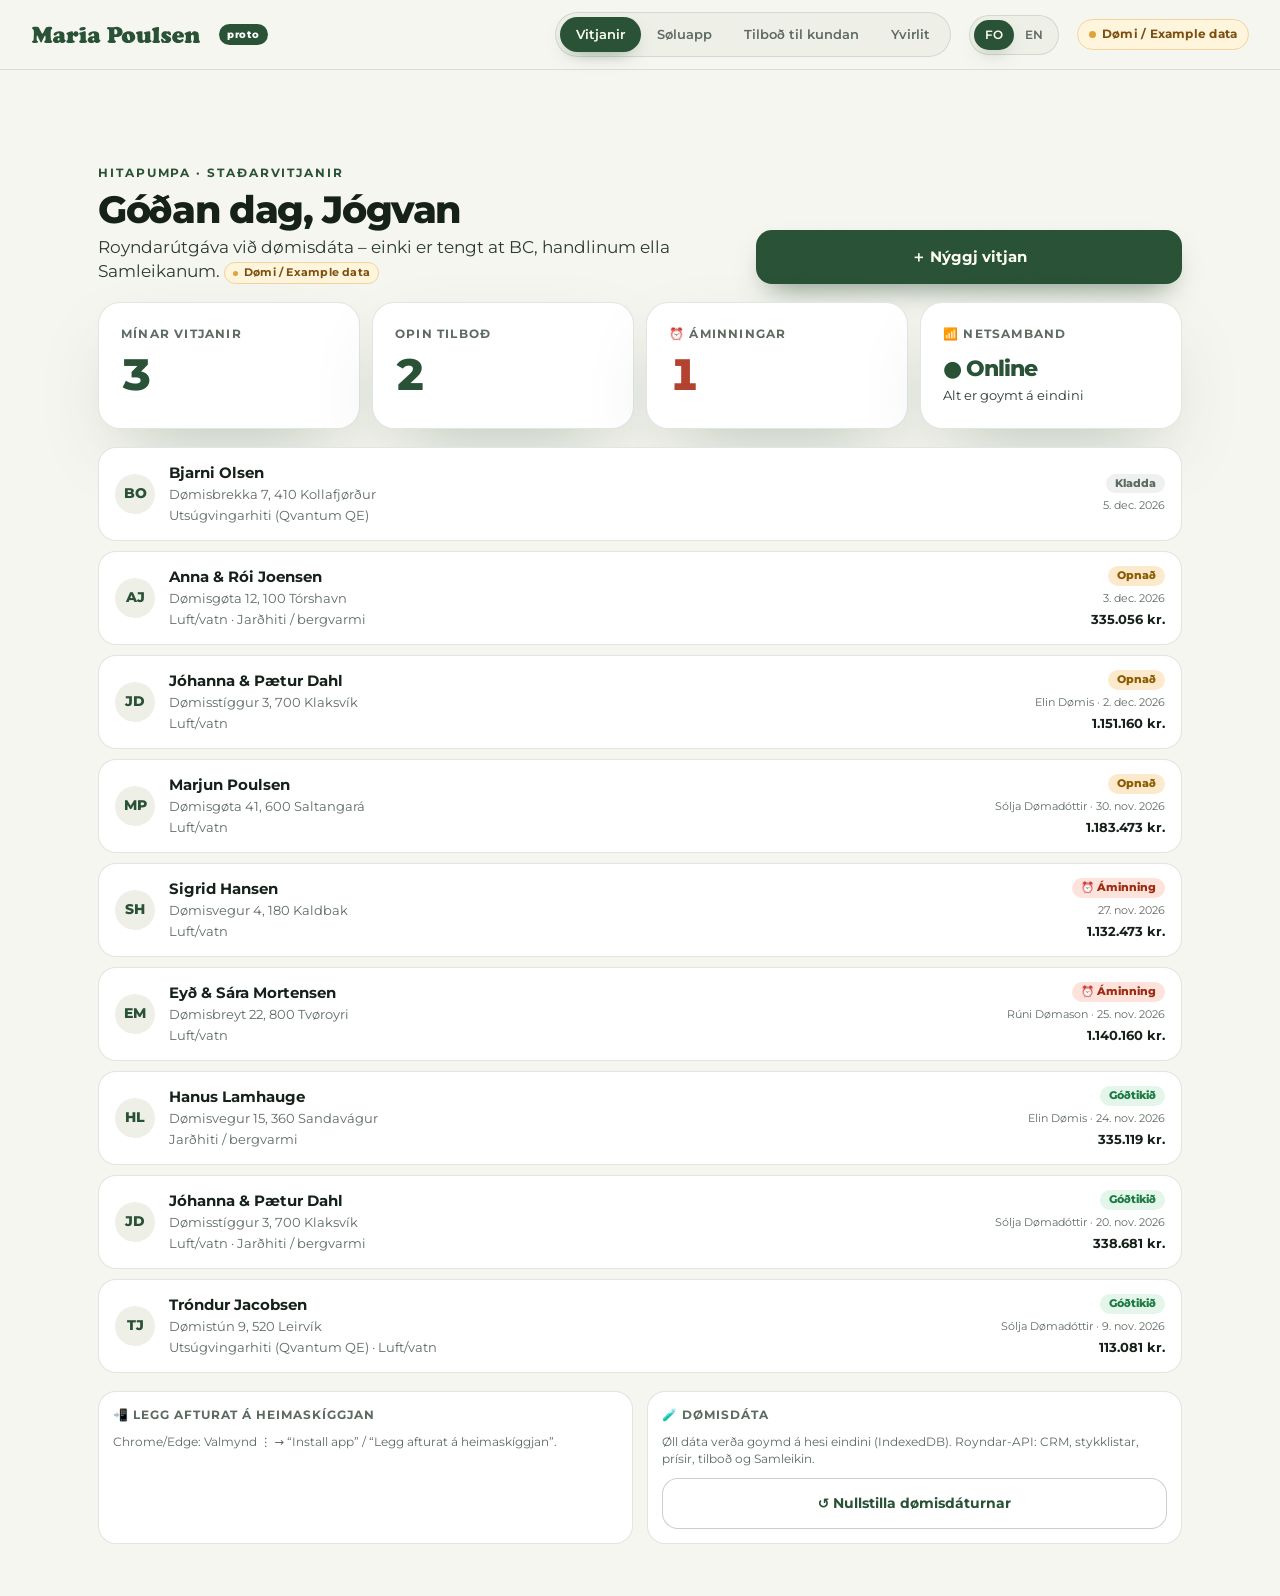
==== commit 030153d4: "Native Faroese UI texts (validated) + hosted-prototype offline text (1/2)" ====
--- a/index.html
+++ b/index.html
@@ -17,7 +17,7 @@
 <link rel="icon" type="image/svg+xml" href="icons/icon.svg">
 <link rel="icon" type="image/png" sizes="192x192" href="[data-uri]">
 <link rel="apple-touch-icon" sizes="180x180" href="[data-uri]">
-<title>MP · Hitapumpa – prototypa (dømi)</title>
+<title>MP · Hitapumpa – prototypa (Dømi)</title>
 <link rel="stylesheet" href="css/fonts.css">
 <link rel="stylesheet" href="css/app.css">
 </head>
@@ -63,7 +63,7 @@
 <div class="osum" id="osum"></div>
 <button class="chatfab" id="chatFab"><span class="dt"></span><span data-t="chatFab"></span></button>
 <div class="modal" id="modal"><div class="mbox" id="mbox"></div></div>
-<noscript>Javascript er neyðugt.</noscript>
+<noscript>JavaScript er neyðugt.</noscript>
 <script src="js/assets.js"></script>
 <script src="js/db.js"></script>
 <script src="js/api.js"></script>
